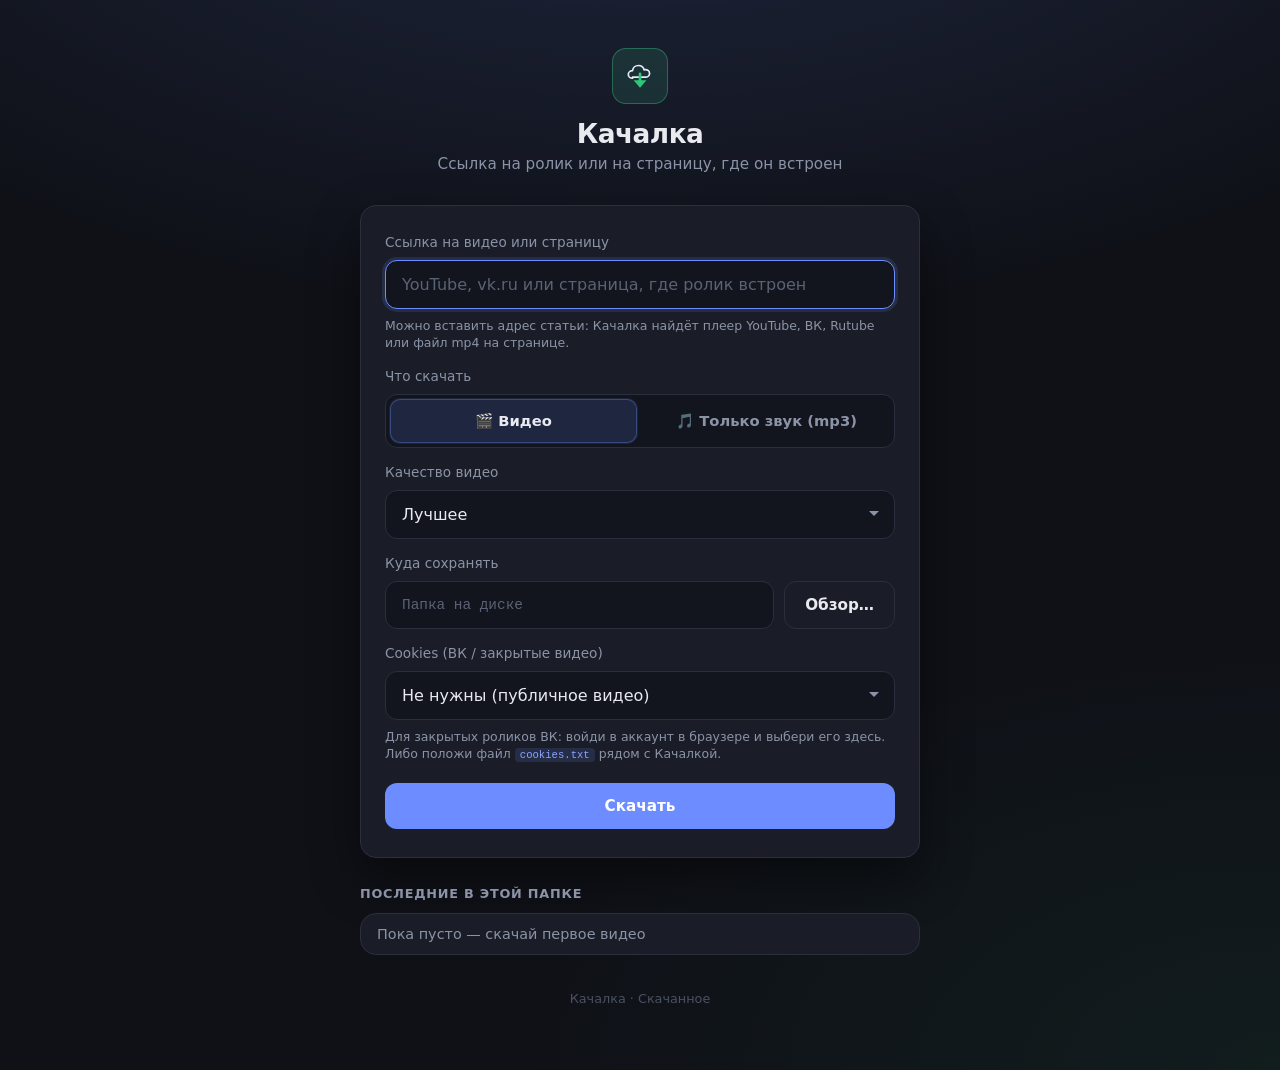
==== static/index.html @ 69d1b71d "release: v1.2.0 — скачивание роликов, встроенных в страницу Страницу со встроенным плеером можно вст" ====
<!DOCTYPE html>
<html lang="ru">
<head>
  <meta charset="UTF-8" />
  <meta name="viewport" content="width=device-width, initial-scale=1" />
  <title>Качалка — скачиватель видео</title>
  <style>
    :root {
      --bg: #0f1117;
      --bg-card: #1a1d27;
      --bg-input: #12151e;
      --border: #2a2f3d;
      --text: #e8eaef;
      --muted: #8b93a7;
      --accent: #6c8cff;
      --accent-hover: #8aa4ff;
      --accent-dim: rgba(108, 140, 255, 0.15);
      --ok: #3dd68c;
      --err: #ff6b7a;
      --warn: #f0c14b;
      --shadow: 0 20px 50px rgba(0, 0, 0, 0.45);
      --radius: 16px;
    }

    * { box-sizing: border-box; margin: 0; padding: 0; }

    body {
      min-height: 100vh;
      font-family: "Segoe UI", system-ui, -apple-system, sans-serif;
      background:
        radial-gradient(ellipse 80% 50% at 50% -20%, rgba(108, 140, 255, 0.18), transparent),
        radial-gradient(ellipse 60% 40% at 100% 100%, rgba(61, 214, 140, 0.06), transparent),
        var(--bg);
      color: var(--text);
      display: flex;
      flex-direction: column;
      align-items: center;
      padding: 48px 20px 64px;
    }

    .wrap {
      width: 100%;
      max-width: 560px;
    }

    header {
      text-align: center;
      margin-bottom: 32px;
    }

    .logo {
      display: inline-flex;
      align-items: center;
      justify-content: center;
      width: 56px;
      height: 56px;
      border-radius: 14px;
      background: rgba(61, 214, 140, 0.12);
      border: 1px solid rgba(61, 214, 140, 0.35);
      margin-bottom: 14px;
    }

    .logo svg {
      width: 34px;
      height: 34px;
      display: block;
    }

    h1 {
      font-size: 1.65rem;
      font-weight: 700;
      letter-spacing: -0.02em;
    }

    .subtitle {
      color: var(--muted);
      margin-top: 6px;
      font-size: 0.95rem;
    }

    .card {
      background: var(--bg-card);
      border: 1px solid var(--border);
      border-radius: var(--radius);
      box-shadow: var(--shadow);
      padding: 28px 24px;
    }

    .field {
      margin-bottom: 16px;
    }

    .field:last-child { margin-bottom: 0; }

    .field-label {
      display: block;
      font-size: 0.85rem;
      color: var(--muted);
      margin-bottom: 10px;
    }

    .field-hint {
      margin-top: 8px;
      font-size: 0.78rem;
      line-height: 1.4;
      color: var(--muted);
    }

    .field-hint code {
      font-size: 0.85em;
      color: var(--accent-hover);
      background: var(--accent-dim);
      padding: 1px 5px;
      border-radius: 4px;
    }

    .row {
      display: flex;
      gap: 10px;
    }

    input[type="url"],
    input[type="text"],
    select {
      flex: 1;
      min-width: 0;
      width: 100%;
      background: var(--bg-input);
      border: 1px solid var(--border);
      color: var(--text);
      border-radius: 12px;
      padding: 14px 16px;
      font-size: 1rem;
      outline: none;
      transition: border-color 0.15s, box-shadow 0.15s;
      font-family: inherit;
    }

    select {
      cursor: pointer;
      appearance: none;
      background-image: url("data:image/svg+xml,%3Csvg xmlns='http://www.w3.org/2000/svg' width='12' height='8' viewBox='0 0 12 8'%3E%3Cpath fill='%238b93a7' d='M1 1l5 5 5-5'/%3E%3C/svg%3E");
      background-repeat: no-repeat;
      background-position: right 14px center;
      padding-right: 36px;
    }

    select:disabled {
      opacity: 0.45;
      cursor: not-allowed;
    }

    select option {
      background: var(--bg-card);
      color: var(--text);
    }

    input:focus,
    select:focus {
      border-color: var(--accent);
      box-shadow: 0 0 0 3px var(--accent-dim);
    }

    input::placeholder { color: #5a6275; }

    #folder {
      font-size: 0.9rem;
      font-family: Consolas, "Cascadia Mono", monospace;
    }

    button {
      font-family: inherit;
      font-size: 0.95rem;
      font-weight: 600;
      border: none;
      border-radius: 12px;
      cursor: pointer;
      padding: 14px 20px;
      transition: background 0.15s, transform 0.1s, opacity 0.15s;
    }

    button:active { transform: scale(0.98); }
    button:disabled {
      opacity: 0.55;
      cursor: not-allowed;
      transform: none;
    }

    .btn-primary {
      background: var(--accent);
      color: #fff;
      white-space: nowrap;
    }
    .btn-primary:hover:not(:disabled) { background: var(--accent-hover); }

    .btn-secondary {
      background: transparent;
      color: var(--text);
      border: 1px solid var(--border);
      white-space: nowrap;
    }
    .btn-secondary:hover:not(:disabled) {
      background: rgba(255, 255, 255, 0.04);
      border-color: #3d4458;
    }

    .btn-ghost {
      background: var(--accent-dim);
      color: var(--accent);
      border: 1px solid rgba(108, 140, 255, 0.3);
    }
    .btn-ghost:hover:not(:disabled) {
      background: rgba(108, 140, 255, 0.25);
    }

    .btn-block {
      width: 100%;
      margin-top: 4px;
    }

    /* Переключатель Видео / Звук */
    .mode-toggle {
      display: grid;
      grid-template-columns: 1fr 1fr;
      gap: 6px;
      padding: 4px;
      background: var(--bg-input);
      border: 1px solid var(--border);
      border-radius: 12px;
    }

    .mode-toggle button {
      padding: 12px 10px;
      border-radius: 10px;
      background: transparent;
      color: var(--muted);
      font-weight: 600;
      font-size: 0.92rem;
      border: 1px solid transparent;
    }

    .mode-toggle button:hover:not(:disabled) {
      color: var(--text);
      background: rgba(255, 255, 255, 0.03);
    }

    .mode-toggle button.active {
      background: var(--accent-dim);
      color: var(--text);
      border-color: rgba(108, 140, 255, 0.35);
      box-shadow: 0 0 0 1px rgba(108, 140, 255, 0.12);
    }

    .actions {
      display: flex;
      flex-wrap: wrap;
      gap: 10px;
      margin-top: 18px;
    }

    /* Progress */
    .progress-block { margin-top: 8px; }

    .progress-meta {
      display: flex;
      justify-content: space-between;
      align-items: baseline;
      gap: 12px;
      margin-bottom: 10px;
      font-size: 0.9rem;
    }

    .progress-meta .pct {
      font-weight: 700;
      font-size: 1.25rem;
      color: var(--accent);
      font-variant-numeric: tabular-nums;
    }

    .progress-meta .detail {
      color: var(--muted);
      text-align: right;
      font-variant-numeric: tabular-nums;
    }

    .bar {
      height: 10px;
      background: var(--bg-input);
      border-radius: 999px;
      overflow: hidden;
      border: 1px solid var(--border);
    }

    .bar > i {
      display: block;
      height: 100%;
      width: 0%;
      background: linear-gradient(90deg, #4d6fff, #8aa4ff);
      border-radius: 999px;
      transition: width 0.35s ease;
    }

    .status-line {
      margin-top: 12px;
      color: var(--muted);
      font-size: 0.9rem;
      word-break: break-word;
    }

    .title-done {
      font-size: 1.1rem;
      font-weight: 600;
      line-height: 1.35;
      margin-bottom: 4px;
      word-break: break-word;
    }

    .file-done {
      color: var(--muted);
      font-size: 0.85rem;
      margin-bottom: 4px;
      word-break: break-all;
    }

    .badge-ok {
      display: inline-flex;
      align-items: center;
      gap: 6px;
      color: var(--ok);
      font-size: 0.85rem;
      font-weight: 600;
      margin-bottom: 12px;
    }

    .error-box {
      margin-top: 14px;
      padding: 12px 14px;
      border-radius: 12px;
      background: rgba(255, 107, 122, 0.1);
      border: 1px solid rgba(255, 107, 122, 0.35);
      color: var(--err);
      font-size: 0.92rem;
      line-height: 1.4;
    }

    .warn-box {
      margin-top: 12px;
      padding: 10px 12px;
      border-radius: 12px;
      background: rgba(240, 193, 75, 0.1);
      border: 1px solid rgba(240, 193, 75, 0.35);
      color: var(--warn);
      font-size: 0.88rem;
      line-height: 1.4;
    }

    /* History */
    .history {
      margin-top: 28px;
    }

    .history h2 {
      font-size: 0.8rem;
      text-transform: uppercase;
      letter-spacing: 0.06em;
      color: var(--muted);
      margin-bottom: 12px;
      font-weight: 600;
    }

    .history-list {
      list-style: none;
      background: var(--bg-card);
      border: 1px solid var(--border);
      border-radius: var(--radius);
      overflow: hidden;
    }

    .history-list li {
      display: flex;
      justify-content: space-between;
      align-items: center;
      gap: 12px;
      padding: 12px 16px;
      border-bottom: 1px solid var(--border);
      font-size: 0.9rem;
    }

    .history-list li:last-child { border-bottom: none; }

    .history-list .name {
      overflow: hidden;
      text-overflow: ellipsis;
      white-space: nowrap;
      min-width: 0;
    }

    .history-list .size {
      color: var(--muted);
      flex-shrink: 0;
      font-variant-numeric: tabular-nums;
      font-size: 0.85rem;
    }

    .history-empty {
      color: var(--muted);
      font-size: 0.9rem;
      padding: 16px;
      text-align: center;
    }

    .embed-list {
      display: flex;
      flex-direction: column;
      gap: 8px;
    }

    button.embed-item {
      display: flex;
      flex-direction: column;
      align-items: stretch;
      gap: 2px;
      width: 100%;
      text-align: left;
      padding: 10px 12px;
      border-radius: 12px;
      background: var(--bg-input);
      color: var(--text);
      border: 1px solid var(--border);
      font-weight: 500;
    }

    button.embed-item:hover:not(:disabled) {
      border-color: #3d4458;
    }

    button.embed-item.selected {
      border-color: rgba(108, 140, 255, 0.55);
      background: var(--accent-dim);
    }

    .embed-title {
      font-size: 0.92rem;
      line-height: 1.35;
      word-break: break-word;
    }

    .embed-url {
      color: var(--muted);
      font-size: 0.75rem;
      font-weight: 400;
      line-height: 1.35;
      word-break: break-all;
    }

    .hidden { display: none !important; }

    footer {
      margin-top: 36px;
      text-align: center;
      color: #4a5163;
      font-size: 0.8rem;
      word-break: break-all;
      padding: 0 8px;
    }
  </style>
</head>
<body>
  <div class="wrap">
    <header>
      <div class="logo" aria-hidden="true">
        <svg viewBox="0 0 64 64" fill="none" xmlns="http://www.w3.org/2000/svg">
          <!-- контур облака -->
          <path
            d="M18 36c-4.4 0-8-3.1-8-7s3.6-7 8-7c.6-5.5 5.3-9.8 11-9.8 5.2 0 9.5 3.5 10.7 8.2.7-.2 1.5-.3 2.3-.3 4.4 0 8 3.1 8 7s-3.6 7-8 7H18z"
            stroke="#e6ebf5"
            stroke-width="3.2"
            stroke-linejoin="round"
          />
          <!-- зелёная стрелка вниз -->
          <path d="M32 28v14" stroke="#2dc878" stroke-width="5" stroke-linecap="round"/>
          <path d="M20 40 L32 54 L44 40 Z" fill="#2dc878"/>
        </svg>
      </div>
      <h1>Качалка</h1>
      <p class="subtitle">Ссылка на ролик или на страницу, где он встроен</p>
    </header>

    <div class="card">
      <!-- Форма ввода -->
      <div id="panel-form">
        <div class="field">
          <label class="field-label" for="url">Ссылка на видео или страницу</label>
          <input
            id="url"
            type="url"
            placeholder="YouTube, vk.ru или страница, где ролик встроен"
            autocomplete="off"
            spellcheck="false"
          />
          <p class="field-hint">
            Можно вставить адрес статьи: Качалка найдёт плеер YouTube, ВК, Rutube или файл mp4 на странице.
          </p>
        </div>

        <div class="field hidden" id="field-embeds">
          <span class="field-label">Какой ролик скачать</span>
          <div class="embed-list" id="embed-list" role="listbox" aria-label="Ролики на странице"></div>
        </div>

        <div class="field">
          <span class="field-label">Что скачать</span>
          <div class="mode-toggle" role="group" aria-label="Режим скачивания">
            <button type="button" class="active" id="mode-video" data-mode="video">
              🎬 Видео
            </button>
            <button type="button" id="mode-audio" data-mode="audio">
              🎵 Только звук (mp3)
            </button>
          </div>
        </div>

        <div class="field" id="field-quality">
          <label class="field-label" for="quality">Качество видео</label>
          <select id="quality" aria-label="Качество видео">
            <option value="best" selected>Лучшее</option>
            <option value="720">До 720p (меньше весит)</option>
            <option value="480">До 480p (совсем лёгкое)</option>
          </select>
        </div>

        <div class="field">
          <label class="field-label" for="folder">Куда сохранять</label>
          <div class="row">
            <input
              id="folder"
              type="text"
              placeholder="Папка на диске"
              autocomplete="off"
              spellcheck="false"
            />
            <button type="button" class="btn-secondary" id="btn-browse" title="Выбрать папку">
              Обзор…
            </button>
          </div>
        </div>

        <div class="field">
          <label class="field-label" for="cookies-browser">
            Cookies (ВК / закрытые видео)
          </label>
          <select id="cookies-browser" aria-label="Cookies браузера">
            <option value="" selected>Не нужны (публичное видео)</option>
            <option value="edge">Войти через Edge</option>
            <option value="chrome">Войти через Chrome</option>
            <option value="firefox">Войти через Firefox</option>
            <option value="opera">Войти через Opera</option>
            <option value="brave">Войти через Brave</option>
          </select>
          <p class="field-hint" id="cookies-hint">
            Для закрытых роликов ВК: войди в аккаунт в браузере и выбери его здесь.
            Либо положи файл <code>cookies.txt</code> рядом с Качалкой.
          </p>
        </div>

        <button type="button" class="btn-primary btn-block" id="btn-download">Скачать</button>
        <div id="form-error" class="error-box hidden"></div>
        <div id="form-warn" class="warn-box hidden"></div>
      </div>

      <!-- Прогресс -->
      <div id="panel-progress" class="progress-block hidden">
        <div class="progress-meta">
          <span class="pct" id="pct">0%</span>
          <span class="detail" id="detail"></span>
        </div>
        <div class="bar"><i id="bar-fill"></i></div>
        <p class="status-line" id="status-line">Скачиваю…</p>
        <div id="progress-warn" class="warn-box hidden"></div>
      </div>

      <!-- Готово -->
      <div id="panel-done" class="hidden">
        <div class="badge-ok">✓ Готово</div>
        <div class="title-done" id="done-title"></div>
        <div class="file-done" id="done-file"></div>
        <div class="file-done" id="done-folder"></div>
        <div id="done-warn" class="warn-box hidden"></div>
        <div class="actions">
          <button type="button" class="btn-ghost" id="btn-folder">Открыть папку</button>
          <button type="button" class="btn-secondary" id="btn-again">Скачать ещё</button>
        </div>
      </div>

      <!-- Ошибка во время скачивания -->
      <div id="panel-error" class="hidden">
        <div id="dl-error" class="error-box"></div>
        <div class="actions">
          <button type="button" class="btn-secondary" id="btn-retry">Попробовать снова</button>
        </div>
      </div>
    </div>

    <section class="history">
      <h2>Последние в этой папке</h2>
      <ul class="history-list" id="history-list">
        <li class="history-empty">Пока пусто — скачай первое видео</li>
      </ul>
    </section>

    <footer id="footer">Качалка · локально на этом ПК</footer>
  </div>

  <script>
    const $ = (id) => document.getElementById(id);
    const FOLDER_KEY = "kachalka_folder";
    const MODE_KEY = "kachalka_mode";
    const QUALITY_KEY = "kachalka_quality";
    const COOKIES_KEY = "kachalka_cookies_browser";

    const panelForm = $("panel-form");
    const panelProgress = $("panel-progress");
    const panelDone = $("panel-done");
    const panelError = $("panel-error");
    const formError = $("form-error");
    const formWarn = $("form-warn");
    const progressWarn = $("progress-warn");
    const doneWarn = $("done-warn");
    const urlInput = $("url");
    const folderInput = $("folder");
    const qualitySelect = $("quality");
    const fieldQuality = $("field-quality");
    const cookiesSelect = $("cookies-browser");
    const cookiesHint = $("cookies-hint");
    const btnDownload = $("btn-download");
    const btnBrowse = $("btn-browse");
    const modeVideo = $("mode-video");
    const modeAudio = $("mode-audio");
    const pctEl = $("pct");
    const detailEl = $("detail");
    const barFill = $("bar-fill");
    const statusLine = $("status-line");
    const doneTitle = $("done-title");
    const doneFile = $("done-file");
    const doneFolder = $("done-folder");
    const dlError = $("dl-error");
    const historyList = $("history-list");
    const footer = $("footer");

    let pollTimer = null;
    let defaultFolder = "";
    let lastOutDir = "";
    let currentMode = "video";
    let pickedUrl = "";
    let pickedPage = "";
    let downloadBusy = false;
    let activeEmbedHint = "";

    function currentQuality() {
      const q = (qualitySelect.value || "best").toLowerCase();
      if (q === "720" || q === "480") return q;
      return "best";
    }

    function currentCookiesBrowser() {
      return (cookiesSelect && cookiesSelect.value) || "";
    }

    function setMode(mode) {
      currentMode = mode === "audio" ? "audio" : "video";
      modeVideo.classList.toggle("active", currentMode === "video");
      modeAudio.classList.toggle("active", currentMode === "audio");
      const videoMode = currentMode === "video";
      fieldQuality.style.opacity = videoMode ? "1" : "0.55";
      qualitySelect.disabled = !videoMode;
      try {
        localStorage.setItem(MODE_KEY, currentMode);
      } catch (_) {}
    }

    function showOnly(panel) {
      panelForm.classList.toggle("hidden", panel !== "form");
      panelProgress.classList.toggle("hidden", panel !== "progress");
      panelDone.classList.toggle("hidden", panel !== "done");
      panelError.classList.toggle("hidden", panel !== "error");
      formError.classList.add("hidden");
    }

    function stopPoll() {
      if (pollTimer) {
        clearInterval(pollTimer);
        pollTimer = null;
      }
    }

    function currentFolder() {
      return folderInput.value.trim();
    }

    function saveFolderLocal(path) {
      if (path) {
        try {
          localStorage.setItem(FOLDER_KEY, path);
        } catch (_) {}
      }
    }

    function setWarn(el, text) {
      if (text) {
        el.textContent = text;
        el.classList.remove("hidden");
      } else {
        el.textContent = "";
        el.classList.add("hidden");
      }
    }

    function updateFooter(path) {
      const p = path || currentFolder() || "Скачанное";
      footer.textContent = "Качалка · " + p;
    }

    async function loadHistory() {
      try {
        const folder = currentFolder();
        const q = folder ? "?folder=" + encodeURIComponent(folder) : "";
        const res = await fetch("/api/history" + q);
        const data = await res.json();
        const files = data.files || [];
        if (!files.length) {
          historyList.innerHTML =
            '<li class="history-empty">Пока пусто — скачай первое видео</li>';
          return;
        }
        historyList.innerHTML = files
          .map(
            (f) =>
              `<li><span class="name" title="${escapeAttr(f.name)}">${escapeHtml(
                f.name
              )}</span><span class="size">${escapeHtml(f.size)}</span></li>`
          )
          .join("");
      } catch (_) {
        /* ignore */
      }
    }

    function escapeHtml(s) {
      return String(s)
        .replace(/&/g, "&amp;")
        .replace(/</g, "&lt;")
        .replace(/>/g, "&gt;")
        .replace(/"/g, "&quot;");
    }

    function escapeAttr(s) {
      return escapeHtml(s).replace(/'/g, "&#39;");
    }

    function applyStatus(s) {
      if (s.out_dir) {
        lastOutDir = s.out_dir;
      }
      if (s.status === "downloading") {
        showOnly("progress");
        const p = Number(s.percent) || 0;
        pctEl.textContent = p.toFixed(p % 1 ? 1 : 0) + "%";
        barFill.style.width = Math.min(100, p) + "%";
        const parts = [];
        if (s.size) parts.push(s.size);
        if (s.speed) parts.push(s.speed);
        detailEl.textContent = parts.join(" · ");
        let modeHint = "";
        if (s.mode === "audio") modeHint = " (mp3)";
        else if (s.quality === "720") modeHint = " (до 720p)";
        else if (s.quality === "480") modeHint = " (до 480p)";
        statusLine.textContent = s.title
          ? "Скачиваю" + modeHint + ": " + s.title
          : "Скачиваю" + modeHint + "…";
        const hintParts = [];
        if (activeEmbedHint) hintParts.push(activeEmbedHint);
        if (s.warning) hintParts.push(s.warning);
        setWarn(progressWarn, hintParts.join(" "));
        if (s.out_dir) updateFooter(s.out_dir);
      } else if (s.status === "done") {
        stopPoll();
        showOnly("done");
        doneTitle.textContent =
          s.title || (s.mode === "audio" ? "Аудио" : "Видео");
        doneFile.textContent = s.filename
          ? s.filename + (s.size ? " · " + s.size : "")
          : s.size || "";
        doneFolder.textContent = s.out_dir ? "Папка: " + s.out_dir : "";
        setWarn(doneWarn, s.warning || "");
        if (s.out_dir) {
          folderInput.value = s.out_dir;
          saveFolderLocal(s.out_dir);
          updateFooter(s.out_dir);
        }
        loadHistory();
      } else if (s.status === "error") {
        stopPoll();
        showOnly("error");
        dlError.textContent = s.error || "Не получилось скачать";
      } else if (s.status === "idle") {
        stopPoll();
        showOnly("form");
      }
    }

    async function pollStatus() {
      try {
        const res = await fetch("/api/status");
        const s = await res.json();
        applyStatus(s);
      } catch (_) {
        /* сервер мог быть занят — попробуем в следующий тик */
      }
    }

    function startPoll() {
      stopPoll();
      pollStatus();
      pollTimer = setInterval(pollStatus, 1000);
    }

    function clearEmbeds() {
      pickedUrl = "";
      pickedPage = "";
      $("embed-list").innerHTML = "";
      $("field-embeds").classList.add("hidden");
      btnDownload.textContent = "Скачать";
    }

    function showEmbeds(pageUrl, videos) {
      pickedPage = pageUrl;
      const list = $("embed-list");
      list.innerHTML = "";
      videos.forEach((video, index) => {
        const button = document.createElement("button");
        button.type = "button";
        button.className = "embed-item" + (index === 0 ? " selected" : "");
        button.setAttribute("role", "option");
        button.setAttribute("aria-selected", index === 0 ? "true" : "false");
        const title = document.createElement("span");
        title.className = "embed-title";
        title.textContent = video.title || "Видео";
        const address = document.createElement("span");
        address.className = "embed-url";
        address.textContent = video.url;
        button.appendChild(title);
        button.appendChild(address);
        button.addEventListener("click", () => {
          pickedUrl = video.url;
          list.querySelectorAll(".embed-item").forEach((el) => {
            el.classList.remove("selected");
            el.setAttribute("aria-selected", "false");
          });
          button.classList.add("selected");
          button.setAttribute("aria-selected", "true");
        });
        list.appendChild(button);
      });
      pickedUrl = videos[0].url;
      $("field-embeds").classList.remove("hidden");
      btnDownload.textContent = "Скачать выбранное";
      setWarn(formWarn, "На странице несколько роликов — выбери, какой скачать.");
    }

    async function resolveTarget(url) {
      if (pickedUrl && pickedPage === url) {
        return { url: pickedUrl, hint: "" };
      }
      clearEmbeds();
      btnDownload.textContent = "Ищу видео…";
      const res = await fetch("/api/inspect", {
        method: "POST",
        headers: { "Content-Type": "application/json" },
        body: JSON.stringify({ url }),
      });
      const info = await res.json();
      if (!info.ok) {
        const error = new Error(info.error || "Не удалось открыть страницу");
        error.userMessage = error.message;
        throw error;
      }
      const videos = info.videos || [];
      if (info.mode === "embeds" && videos.length > 1) {
        showEmbeds(url, videos);
        return null;
      }
      if (info.mode === "embeds" && videos.length === 1) {
        const title = videos[0].title || "видео";
        return {
          url: videos[0].url,
          hint: "На странице нашёл встроенное видео «" + title + "». Качаю его.",
        };
      }
      if (info.scanned) {
        return {
          url,
          hint: "Встроенного плеера не нашёл — пробую скачать саму ссылку.",
        };
      }
      return { url, hint: "" };
    }

    async function startDownload() {
      if (downloadBusy) return;
      const url = urlInput.value.trim();
      formError.classList.add("hidden");
      setWarn(formWarn, "");

      if (!url) {
        formError.textContent = "Вставь ссылку на видео или на страницу";
        formError.classList.remove("hidden");
        urlInput.focus();
        return;
      }

      const folder = currentFolder();
      downloadBusy = true;
      btnDownload.disabled = true;
      btnBrowse.disabled = true;
      modeVideo.disabled = true;
      modeAudio.disabled = true;
      qualitySelect.disabled = true;
      if (cookiesSelect) cookiesSelect.disabled = true;
      let embedHint = "";
      try {
        const target = await resolveTarget(url);
        if (!target) return;
        embedHint = target.hint || "";
        const res = await fetch("/api/download", {
          method: "POST",
          headers: { "Content-Type": "application/json" },
          body: JSON.stringify({
            url: target.url,
            folder: folder || null,
            mode: currentMode,
            quality: currentMode === "video" ? currentQuality() : "best",
            cookies_browser: currentCookiesBrowser() || null,
          }),
        });
        const data = await res.json();
        if (!data.ok) {
          formError.textContent = data.error || "Не удалось начать скачивание";
          formError.classList.remove("hidden");
          return;
        }
        if (data.out_dir) {
          folderInput.value = data.out_dir;
          lastOutDir = data.out_dir;
          saveFolderLocal(data.out_dir);
          updateFooter(data.out_dir);
        }
        activeEmbedHint = embedHint || "";
        const hints = [];
        if (embedHint) hints.push(embedHint);
        if (data.warning) hints.push(data.warning);
        setWarn(progressWarn, hints.join(" "));
        showOnly("progress");
        pctEl.textContent = "0%";
        barFill.style.width = "0%";
        detailEl.textContent = "";
        let startHint = "Скачиваю…";
        if (currentMode === "audio") startHint = "Скачиваю (mp3)…";
        else if (currentQuality() === "720") startHint = "Скачиваю (до 720p)…";
        else if (currentQuality() === "480") startHint = "Скачиваю (до 480p)…";
        statusLine.textContent = startHint;
        startPoll();
      } catch (err) {
        formError.textContent =
          (err && err.userMessage) || "Нет связи с сервером — перезапусти start.bat";
        formError.classList.remove("hidden");
      } finally {
        downloadBusy = false;
        btnDownload.disabled = false;
        btnBrowse.disabled = false;
        modeVideo.disabled = false;
        modeAudio.disabled = false;
        qualitySelect.disabled = currentMode !== "video";
        if (cookiesSelect) cookiesSelect.disabled = false;
        if ($("field-embeds").classList.contains("hidden")) {
          btnDownload.textContent = "Скачать";
        }
      }
    }

    async function browseFolder() {
      formError.classList.add("hidden");
      setWarn(formWarn, "Открой окно выбора папки (может быть за другими окнами)…");
      btnBrowse.disabled = true;
      btnBrowse.textContent = "Жди…";
      try {
        const res = await fetch("/api/browse-folder", {
          method: "POST",
          headers: { "Content-Type": "application/json" },
          body: JSON.stringify({ folder: currentFolder() || null }),
        });
        const data = await res.json();
        setWarn(formWarn, "");
        if (data.ok && data.folder) {
          folderInput.value = data.folder;
          saveFolderLocal(data.folder);
          updateFooter(data.folder);
          loadHistory();
        } else if (data.cancelled) {
          /* пользователь закрыл диалог — ничего не делаем */
        } else if (data.error) {
          formError.textContent = data.error;
          formError.classList.remove("hidden");
        }
      } catch (_) {
        setWarn(formWarn, "");
        formError.textContent = "Не удалось открыть выбор папки — впиши путь вручную";
        formError.classList.remove("hidden");
      } finally {
        btnBrowse.disabled = false;
        btnBrowse.textContent = "Обзор…";
      }
    }

    async function resetAndForm() {
      try {
        await fetch("/api/reset", { method: "POST" });
      } catch (_) {}
      showOnly("form");
      urlInput.value = "";
      activeEmbedHint = "";
      clearEmbeds();
      setWarn(formWarn, "");
      setWarn(progressWarn, "");
      setWarn(doneWarn, "");
      urlInput.focus();
    }

    $("btn-download").addEventListener("click", startDownload);
    modeVideo.addEventListener("click", () => setMode("video"));
    modeAudio.addEventListener("click", () => setMode("audio"));
    qualitySelect.addEventListener("change", () => {
      try {
        localStorage.setItem(QUALITY_KEY, currentQuality());
      } catch (_) {}
    });
    if (cookiesSelect) {
      cookiesSelect.addEventListener("change", () => {
        try {
          localStorage.setItem(COOKIES_KEY, currentCookiesBrowser());
        } catch (_) {}
      });
    }
    urlInput.addEventListener("input", () => {
      if (pickedPage && urlInput.value.trim() !== pickedPage) clearEmbeds();
    });
    urlInput.addEventListener("keydown", (e) => {
      if (e.key === "Enter") startDownload();
    });
    folderInput.addEventListener("keydown", (e) => {
      if (e.key === "Enter") startDownload();
    });
    folderInput.addEventListener("change", () => {
      saveFolderLocal(currentFolder());
      updateFooter(currentFolder());
      loadHistory();
    });

    btnBrowse.addEventListener("click", browseFolder);

    $("btn-folder").addEventListener("click", async () => {
      try {
        await fetch("/api/open-folder", {
          method: "POST",
          headers: { "Content-Type": "application/json" },
          body: JSON.stringify({
            folder: lastOutDir || currentFolder() || null,
          }),
        });
      } catch (_) {}
    });

    $("btn-again").addEventListener("click", resetAndForm);
    $("btn-retry").addEventListener("click", resetAndForm);

    // При открытии
    (async () => {
      let cookiesFileName = "";
      try {
        const res = await fetch("/api/config");
        const cfg = await res.json();
        defaultFolder = cfg.default_folder || "";
        cookiesFileName = cfg.cookies_file_name || "";
      } catch (_) {
        defaultFolder = "";
      }

      let saved = "";
      let savedMode = "video";
      let savedQuality = "best";
      let savedCookies = "";
      try {
        saved = localStorage.getItem(FOLDER_KEY) || "";
        savedMode = localStorage.getItem(MODE_KEY) || "video";
        savedQuality = localStorage.getItem(QUALITY_KEY) || "best";
        savedCookies = localStorage.getItem(COOKIES_KEY) || "";
      } catch (_) {}
      folderInput.value = saved || defaultFolder;
      lastOutDir = folderInput.value;
      if (["best", "720", "480"].includes(savedQuality)) {
        qualitySelect.value = savedQuality;
      } else {
        qualitySelect.value = "best";
      }
      if (cookiesSelect) {
        const ok = ["", "edge", "chrome", "firefox", "opera", "brave", "chromium"];
        cookiesSelect.value = ok.includes(savedCookies) ? savedCookies : "";
      }
      if (cookiesHint && cookiesFileName) {
        cookiesHint.innerHTML =
          "Найден файл <code>" +
          cookiesFileName +
          "</code> — он будет использован для входа автоматически.";
      }
      setMode(savedMode);
      updateFooter(folderInput.value);

      await loadHistory();
      try {
        const res = await fetch("/api/status");
        const s = await res.json();
        if (s.status === "downloading") {
          applyStatus(s);
          startPoll();
        } else if (s.status === "done" || s.status === "error") {
          applyStatus(s);
        }
      } catch (_) {}
      urlInput.focus();
    })();
  </script>
</body>
</html>
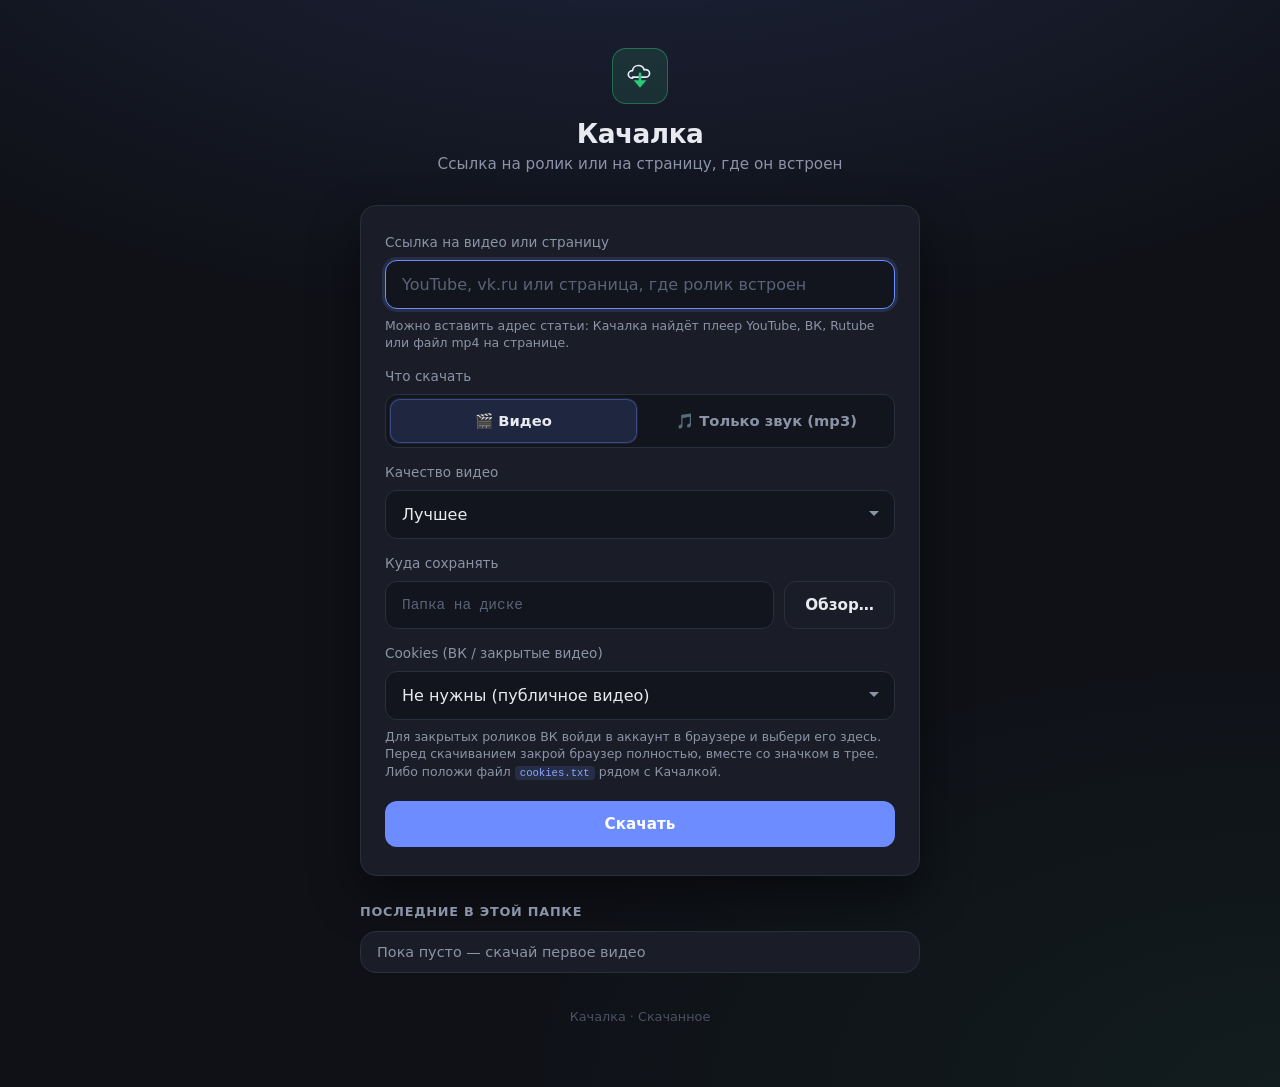
==== commit 19bce26d: "release: v1.3.2 — cookies Яндекс.Браузера для закрытых роликов ВК В списке не было Яндекс.Браузера, " ====
--- a/static/index.html
+++ b/static/index.html
@@ -551,6 +551,7 @@
           </label>
           <select id="cookies-browser" aria-label="Cookies браузера">
             <option value="" selected>Не нужны (публичное видео)</option>
+            <option value="yandex">Войти через Яндекс.Браузер</option>
             <option value="edge">Войти через Edge</option>
             <option value="chrome">Войти через Chrome</option>
             <option value="firefox">Войти через Firefox</option>
@@ -558,7 +559,8 @@
             <option value="brave">Войти через Brave</option>
           </select>
           <p class="field-hint" id="cookies-hint">
-            Для закрытых роликов ВК: войди в аккаунт в браузере и выбери его здесь.
+            Для закрытых роликов ВК войди в аккаунт в Яндекс.Браузере и выбери его здесь.
+            Перед скачиванием закрой браузер полностью, вместе со значком в трее.
             Либо положи файл <code>cookies.txt</code> рядом с Качалкой.
           </p>
         </div>
@@ -666,6 +668,32 @@
       return (cookiesSelect && cookiesSelect.value) || "";
     }
 
+    let cookiesFileName = "";
+
+    function updateCookiesHint() {
+      if (!cookiesHint) return;
+      if (cookiesFileName) {
+        cookiesHint.innerHTML =
+          "Найден файл <code>" +
+          cookiesFileName +
+          "</code> — он будет использован для входа автоматически.";
+        return;
+      }
+      const v = currentCookiesBrowser();
+      if (v === "chrome" || v === "edge") {
+        cookiesHint.textContent =
+          "Chrome и Edge не отдают cookies другим программам. Войди в ВК в Яндекс.Браузере и выбери его, либо положи cookies.txt рядом с Качалкой.";
+        return;
+      }
+      if (v === "yandex") {
+        cookiesHint.textContent =
+          "Войди в ВК в Яндекс.Браузере. Перед скачиванием закрой его полностью, вместе со значком в трее.";
+        return;
+      }
+      cookiesHint.innerHTML =
+        "Для закрытых роликов ВК войди в аккаунт в браузере и выбери его здесь. Перед скачиванием закрой браузер полностью, вместе со значком в трее. Либо положи файл <code>cookies.txt</code> рядом с Качалкой.";
+    }
+
     function setMode(mode) {
       currentMode = mode === "audio" ? "audio" : "video";
       modeVideo.classList.toggle("active", currentMode === "video");
@@ -774,14 +802,25 @@
         if (s.mode === "audio") modeHint = " (mp3)";
         else if (s.quality === "720") modeHint = " (до 720p)";
         else if (s.quality === "480") modeHint = " (до 480p)";
+        const queueCount = Number(s.queued) || 0;
         statusLine.textContent = s.title
           ? "Скачиваю" + modeHint + ": " + s.title
           : "Скачиваю" + modeHint + "…";
+        if (queueCount > 0) {
+          statusLine.textContent += " · ещё " + queueCount + " в очереди";
+        }
         const hintParts = [];
         if (activeEmbedHint) hintParts.push(activeEmbedHint);
         if (s.warning) hintParts.push(s.warning);
+        if (s.queue_note) hintParts.push(s.queue_note);
         setWarn(progressWarn, hintParts.join(" "));
         if (s.out_dir) updateFooter(s.out_dir);
+      } else if ((s.status === "done" || s.status === "error") && (Number(s.queued) || 0) > 0) {
+        showOnly("progress");
+        statusLine.textContent = s.status === "error"
+          ? "Этот ролик не скачался. В очереди ещё " + s.queued
+          : "В очереди ещё " + s.queued;
+        if (s.queue_note) setWarn(progressWarn, s.queue_note);
       } else if (s.status === "done") {
         stopPoll();
         showOnly("done");
@@ -791,7 +830,7 @@
           ? s.filename + (s.size ? " · " + s.size : "")
           : s.size || "";
         doneFolder.textContent = s.out_dir ? "Папка: " + s.out_dir : "";
-        setWarn(doneWarn, s.warning || "");
+        setWarn(doneWarn, [s.warning, s.queue_note].filter(Boolean).join(" "));
         if (s.out_dir) {
           folderInput.value = s.out_dir;
           saveFolderLocal(s.out_dir);
@@ -989,7 +1028,7 @@
 
     async function browseFolder() {
       formError.classList.add("hidden");
-      setWarn(formWarn, "Открой окно выбора папки (может быть за другими окнами)…");
+      setWarn(formWarn, "Выбери папку в открывшемся окне…");
       btnBrowse.disabled = true;
       btnBrowse.textContent = "Жди…";
       try {
@@ -1048,6 +1087,7 @@
         try {
           localStorage.setItem(COOKIES_KEY, currentCookiesBrowser());
         } catch (_) {}
+        updateCookiesHint();
       });
     }
     urlInput.addEventListener("input", () => {
@@ -1084,7 +1124,6 @@
 
     // При открытии
     (async () => {
-      let cookiesFileName = "";
       try {
         const res = await fetch("/api/config");
         const cfg = await res.json();
@@ -1092,6 +1131,7 @@
         cookiesFileName = cfg.cookies_file_name || "";
       } catch (_) {
         defaultFolder = "";
+        cookiesFileName = "";
       }
 
       let saved = "";
@@ -1112,15 +1152,10 @@
         qualitySelect.value = "best";
       }
       if (cookiesSelect) {
-        const ok = ["", "edge", "chrome", "firefox", "opera", "brave", "chromium"];
+        const ok = ["", "yandex", "edge", "chrome", "firefox", "opera", "brave", "chromium"];
         cookiesSelect.value = ok.includes(savedCookies) ? savedCookies : "";
       }
-      if (cookiesHint && cookiesFileName) {
-        cookiesHint.innerHTML =
-          "Найден файл <code>" +
-          cookiesFileName +
-          "</code> — он будет использован для входа автоматически.";
-      }
+      updateCookiesHint();
       setMode(savedMode);
       updateFooter(folderInput.value);
 
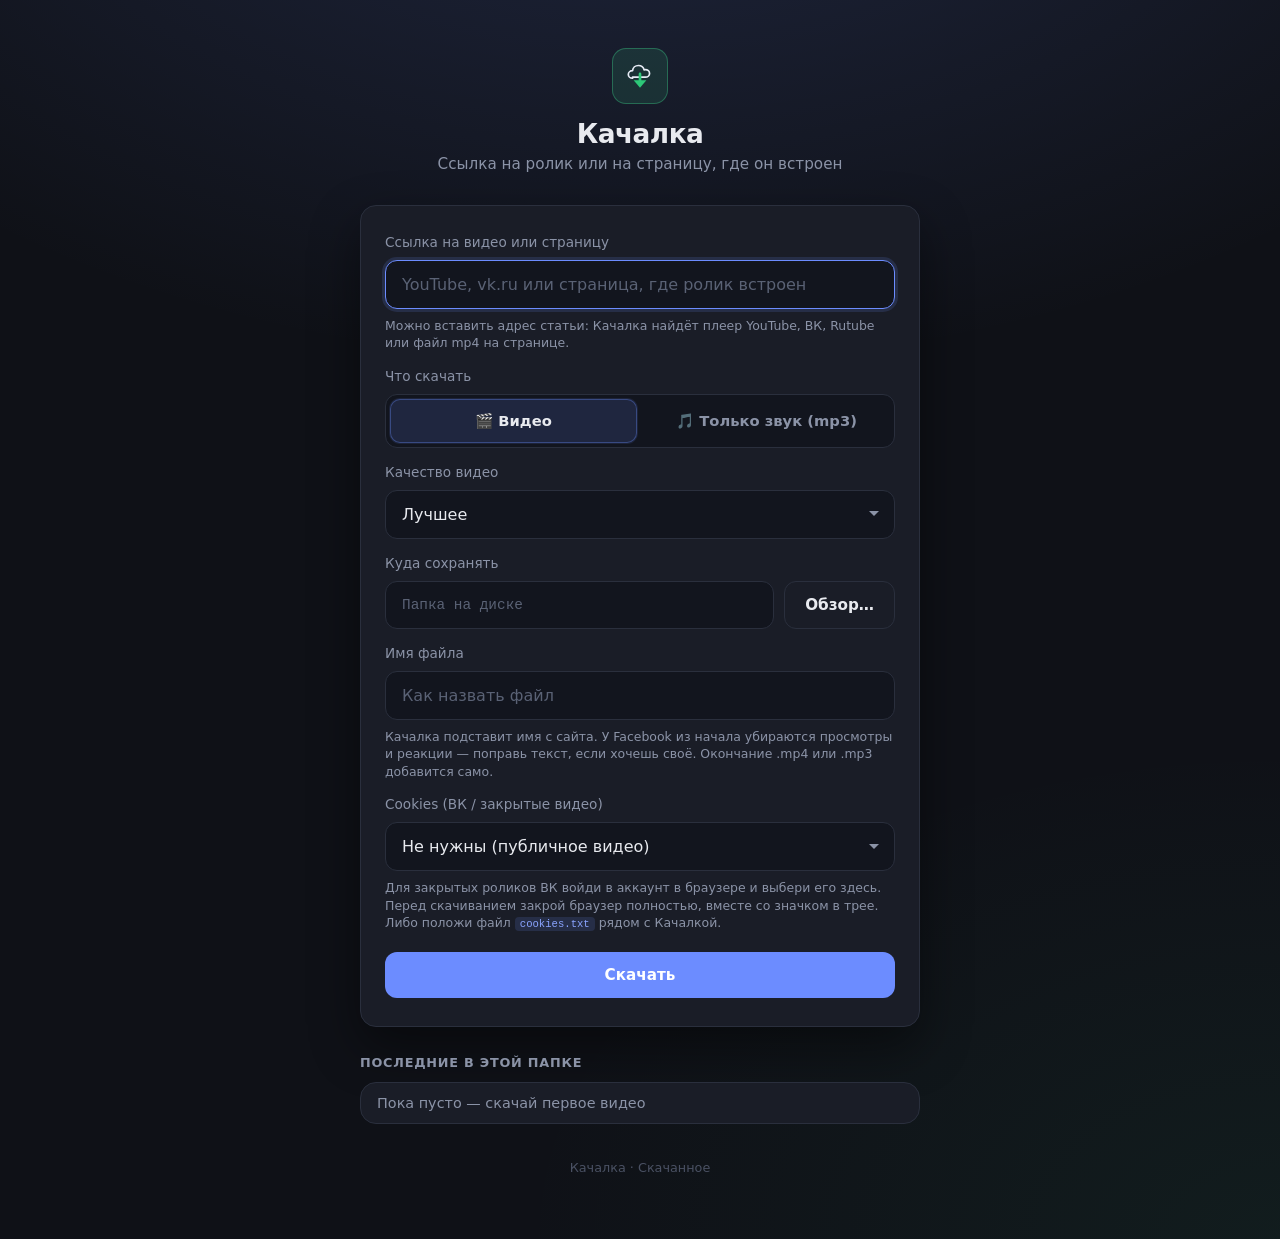
==== commit a1005ac3: "release: v1.3.3 — имя файла до скачивания До старта видно, как ролик будет называться, и имя можно п" ====
--- a/static/index.html
+++ b/static/index.html
@@ -546,6 +546,21 @@
         </div>
 
         <div class="field">
+          <label class="field-label" for="filename">Имя файла</label>
+          <input
+            id="filename"
+            type="text"
+            placeholder="Как назвать файл"
+            autocomplete="off"
+            spellcheck="false"
+          />
+          <p class="field-hint" id="filename-hint">
+            Качалка подставит имя с сайта. У Facebook из начала убираются просмотры и реакции —
+            поправь текст, если хочешь своё. Окончание .mp4 или .mp3 добавится само.
+          </p>
+        </div>
+
+        <div class="field">
           <label class="field-label" for="cookies-browser">
             Cookies (ВК / закрытые видео)
           </label>
@@ -630,6 +645,8 @@
     const doneWarn = $("done-warn");
     const urlInput = $("url");
     const folderInput = $("folder");
+    const filenameInput = $("filename");
+    const filenameHint = $("filename-hint");
     const qualitySelect = $("quality");
     const fieldQuality = $("field-quality");
     const cookiesSelect = $("cookies-browser");
@@ -657,6 +674,86 @@
     let pickedPage = "";
     let downloadBusy = false;
     let activeEmbedHint = "";
+    let suggestedName = "";
+    let nameDirty = false;
+    let lastPreviewUrl = "";
+    let previewState = "idle";
+    let previewToken = 0;
+    let previewTimer = null;
+    let previewAbort = null;
+    let previewTask = null;
+
+    const FILENAME_HINTS = {
+      idle:
+        "Качалка подставит имя с сайта. У Facebook из начала убираются просмотры и реакции — поправь текст, если хочешь своё. Окончание .mp4 или .mp3 добавится само.",
+      loading: "Смотрю, как ролик называется…",
+      ready: "Так файл будет называться. Поправь, если нужно. Окончание добавится само.",
+      miss: "Не увидела имя на сайте. Впиши своё или оставь пустым — возьму название при скачивании.",
+    };
+
+    function setFilenameHint(kind) {
+      if (!filenameHint) return;
+      filenameHint.textContent = FILENAME_HINTS[kind] || FILENAME_HINTS.idle;
+    }
+
+    function applySuggestedName(name) {
+      const clean = (name || "").trim();
+      if (!clean) return;
+      suggestedName = clean;
+      if (!nameDirty && filenameInput) {
+        filenameInput.value = clean;
+        setFilenameHint("ready");
+      }
+    }
+
+    function scheduleNamePreview(url) {
+      clearTimeout(previewTimer);
+      const target = (url || "").trim();
+      if (!/^https?:\/\//i.test(target)) return;
+      previewTimer = setTimeout(() => {
+        loadSuggestedName(target);
+      }, 700);
+    }
+
+    function loadSuggestedName(target) {
+      const token = ++previewToken;
+      if (previewAbort) previewAbort.abort();
+      const controller = new AbortController();
+      previewAbort = controller;
+      previewState = "loading";
+      if (!nameDirty) setFilenameHint("loading");
+      const task = (async () => {
+        try {
+          const res = await fetch("/api/preview-name", {
+            method: "POST",
+            headers: { "Content-Type": "application/json" },
+            body: JSON.stringify({
+              url: target,
+              cookies_browser: currentCookiesBrowser() || null,
+            }),
+            signal: controller.signal,
+          });
+          const data = await res.json();
+          if (token !== previewToken) return;
+          lastPreviewUrl = target;
+          if (data.ok && data.name) {
+            previewState = "ready";
+            applySuggestedName(data.name);
+          } else {
+            previewState = "miss";
+            if (!nameDirty) setFilenameHint("miss");
+          }
+        } catch (err) {
+          if (err && err.name === "AbortError") return;
+          if (token !== previewToken) return;
+          lastPreviewUrl = target;
+          previewState = "miss";
+          if (!nameDirty) setFilenameHint("miss");
+        }
+      })();
+      previewTask = task;
+      return task;
+    }
 
     function currentQuality() {
       const q = (qualitySelect.value || "best").toLowerCase();
@@ -897,10 +994,19 @@
           });
           button.classList.add("selected");
           button.setAttribute("aria-selected", "true");
+          if (!nameDirty) {
+            nameDirty = false;
+            applySuggestedName(video.title || "");
+            scheduleNamePreview(video.url);
+          }
         });
         list.appendChild(button);
       });
       pickedUrl = videos[0].url;
+      if (!nameDirty) {
+        applySuggestedName(videos[0].title || "");
+        scheduleNamePreview(videos[0].url);
+      }
       $("field-embeds").classList.remove("hidden");
       btnDownload.textContent = "Скачать выбранное";
       setWarn(formWarn, "На странице несколько роликов — выбери, какой скачать.");
@@ -908,7 +1014,7 @@
 
     async function resolveTarget(url) {
       if (pickedUrl && pickedPage === url) {
-        return { url: pickedUrl, hint: "" };
+        return { url: pickedUrl, title: "", hint: "" };
       }
       clearEmbeds();
       btnDownload.textContent = "Ищу видео…";
@@ -932,16 +1038,18 @@
         const title = videos[0].title || "видео";
         return {
           url: videos[0].url,
-          hint: "На странице нашёл встроенное видео «" + title + "». Качаю его.",
+          title,
+          hint: "На странице нашёл встроенное видео «" + title + "».",
         };
       }
       if (info.scanned) {
         return {
           url,
+          title: "",
           hint: "Встроенного плеера не нашёл — пробую скачать саму ссылку.",
         };
       }
-      return { url, hint: "" };
+      return { url, title: "", hint: "" };
     }
 
     async function startDownload() {
@@ -965,10 +1073,32 @@
       modeAudio.disabled = true;
       qualitySelect.disabled = true;
       if (cookiesSelect) cookiesSelect.disabled = true;
+      if (filenameInput) filenameInput.disabled = true;
       let embedHint = "";
       try {
         const target = await resolveTarget(url);
         if (!target) return;
+        if (
+          !nameDirty &&
+          target.title &&
+          filenameInput &&
+          !filenameInput.value.trim()
+        ) {
+          applySuggestedName(target.title);
+        }
+        if (!nameDirty && lastPreviewUrl !== target.url) {
+          setWarn(formWarn, "Смотрю, как ролик называется…");
+          await loadSuggestedName(target.url);
+          if (previewState === "ready" && filenameInput && filenameInput.value.trim()) {
+            if (filenameInput) filenameInput.disabled = false;
+            setWarn(
+              formWarn,
+              "Вот имя файла. Поправь его, если нужно, и снова нажми «Скачать»."
+            );
+            filenameInput.focus();
+            return;
+          }
+        }
         embedHint = target.hint || "";
         const res = await fetch("/api/download", {
           method: "POST",
@@ -976,6 +1106,7 @@
           body: JSON.stringify({
             url: target.url,
             folder: folder || null,
+            filename: (filenameInput && filenameInput.value.trim()) || null,
             mode: currentMode,
             quality: currentMode === "video" ? currentQuality() : "best",
             cookies_browser: currentCookiesBrowser() || null,
@@ -1020,6 +1151,7 @@
         modeAudio.disabled = false;
         qualitySelect.disabled = currentMode !== "video";
         if (cookiesSelect) cookiesSelect.disabled = false;
+        if (filenameInput) filenameInput.disabled = false;
         if ($("field-embeds").classList.contains("hidden")) {
           btnDownload.textContent = "Скачать";
         }
@@ -1066,6 +1198,12 @@
       } catch (_) {}
       showOnly("form");
       urlInput.value = "";
+      if (filenameInput) filenameInput.value = "";
+      suggestedName = "";
+      nameDirty = false;
+      lastPreviewUrl = "";
+      previewState = "idle";
+      setFilenameHint("idle");
       activeEmbedHint = "";
       clearEmbeds();
       setWarn(formWarn, "");
@@ -1088,10 +1226,21 @@
           localStorage.setItem(COOKIES_KEY, currentCookiesBrowser());
         } catch (_) {}
         updateCookiesHint();
+        if (!nameDirty && urlInput.value.trim()) {
+          lastPreviewUrl = "";
+          scheduleNamePreview(urlInput.value.trim());
+        }
       });
     }
     urlInput.addEventListener("input", () => {
       if (pickedPage && urlInput.value.trim() !== pickedPage) clearEmbeds();
+      nameDirty = false;
+      suggestedName = "";
+      lastPreviewUrl = "";
+      previewState = "idle";
+      if (filenameInput) filenameInput.value = "";
+      setFilenameHint("idle");
+      scheduleNamePreview(urlInput.value.trim());
     });
     urlInput.addEventListener("keydown", (e) => {
       if (e.key === "Enter") startDownload();
@@ -1099,6 +1248,14 @@
     folderInput.addEventListener("keydown", (e) => {
       if (e.key === "Enter") startDownload();
     });
+    if (filenameInput) {
+      filenameInput.addEventListener("input", () => {
+        nameDirty = filenameInput.value.trim() !== suggestedName;
+      });
+      filenameInput.addEventListener("keydown", (e) => {
+        if (e.key === "Enter") startDownload();
+      });
+    }
     folderInput.addEventListener("change", () => {
       saveFolderLocal(currentFolder());
       updateFooter(currentFolder());
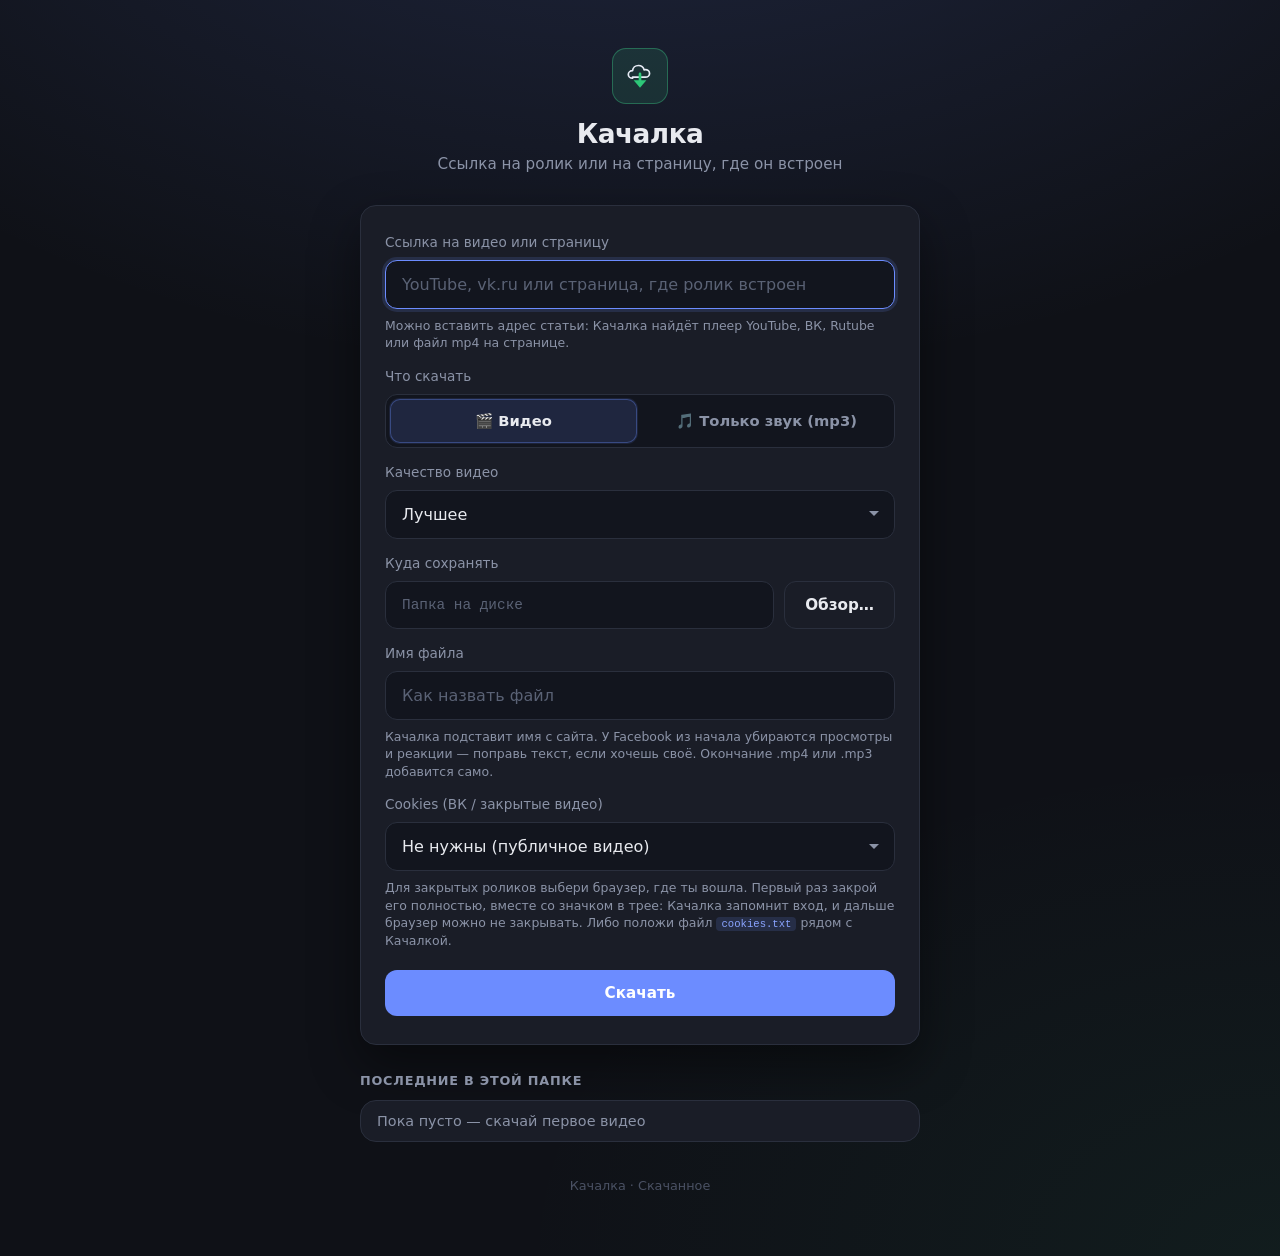
==== commit aa168cb3: "release: v1.3.5 — вебинары Pruffme и запомненный вход Страница записи Pruffme больше не отвечает «са" ====
--- a/static/index.html
+++ b/static/index.html
@@ -574,8 +574,9 @@
             <option value="brave">Войти через Brave</option>
           </select>
           <p class="field-hint" id="cookies-hint">
-            Для закрытых роликов ВК войди в аккаунт в Яндекс.Браузере и выбери его здесь.
-            Перед скачиванием закрой браузер полностью, вместе со значком в трее.
+            Для закрытых роликов выбери браузер, где ты вошла.
+            Первый раз закрой его полностью, вместе со значком в трее:
+            Качалка запомнит вход, и дальше браузер можно не закрывать.
             Либо положи файл <code>cookies.txt</code> рядом с Качалкой.
           </p>
         </div>
@@ -694,6 +695,30 @@
     function setFilenameHint(kind) {
       if (!filenameHint) return;
       filenameHint.textContent = FILENAME_HINTS[kind] || FILENAME_HINTS.idle;
+    }
+
+    function isUsefulPageTitle(title) {
+      const name = String(title || "").trim().toLowerCase();
+      if (name.length < 3) return false;
+      const generic = [
+        "видео",
+        "video",
+        "файл на странице",
+        "youtube",
+        "вк",
+        "rutube",
+        "vimeo",
+        "getcourse",
+        "pruffme",
+        "dzen",
+        "дзен",
+        "ok",
+        "twitch",
+        "tiktok",
+        "dailymotion",
+        "player",
+      ];
+      return generic.indexOf(name) < 0;
     }
 
     function applySuggestedName(name) {
@@ -766,6 +791,7 @@
     }
 
     let cookiesFileName = "";
+    let savedBrowsers = [];
 
     function updateCookiesHint() {
       if (!cookiesHint) return;
@@ -777,18 +803,23 @@
         return;
       }
       const v = currentCookiesBrowser();
-      if (v === "chrome" || v === "edge") {
+      if (!v) {
+        cookiesHint.innerHTML =
+          "Для закрытых роликов выбери браузер, где ты вошла. Первый раз закрой его полностью, вместе со значком в трее: Качалка запомнит вход, и дальше браузер можно не закрывать. Либо положи файл <code>cookies.txt</code> рядом с Качалкой.";
+        return;
+      }
+      if ((v === "chrome" || v === "edge") && savedBrowsers.indexOf(v) < 0) {
         cookiesHint.textContent =
           "Chrome и Edge не отдают cookies другим программам. Войди в ВК в Яндекс.Браузере и выбери его, либо положи cookies.txt рядом с Качалкой.";
         return;
       }
-      if (v === "yandex") {
+      if (savedBrowsers.indexOf(v) >= 0) {
         cookiesHint.textContent =
-          "Войди в ВК в Яндекс.Браузере. Перед скачиванием закрой его полностью, вместе со значком в трее.";
+          "Вход из этого браузера уже сохранён в Качалке. Его можно не закрывать. Чтобы обновить вход, закрой браузер один раз и скачай ролик.";
         return;
       }
-      cookiesHint.innerHTML =
-        "Для закрытых роликов ВК войди в аккаунт в браузере и выбери его здесь. Перед скачиванием закрой браузер полностью, вместе со значком в трее. Либо положи файл <code>cookies.txt</code> рядом с Качалкой.";
+      cookiesHint.textContent =
+        "Первый раз закрой этот браузер полностью, вместе со значком в трее. Качалка запомнит вход, и дальше его можно не закрывать.";
     }
 
     function setMode(mode) {
@@ -1039,6 +1070,7 @@
         return {
           url: videos[0].url,
           title,
+          kind: videos[0].kind || "",
           hint: "На странице нашёл встроенное видео «" + title + "».",
         };
       }
@@ -1078,6 +1110,24 @@
       try {
         const target = await resolveTarget(url);
         if (!target) return;
+        if (
+          !nameDirty &&
+          target.kind === "file" &&
+          isUsefulPageTitle(target.title) &&
+          filenameInput &&
+          !filenameInput.value.trim()
+        ) {
+          applySuggestedName(target.title);
+          lastPreviewUrl = target.url;
+          previewState = "ready";
+          filenameInput.disabled = false;
+          setWarn(
+            formWarn,
+            "Вот имя файла. Поправь его, если нужно, и снова нажми «Скачать»."
+          );
+          filenameInput.focus();
+          return;
+        }
         if (
           !nameDirty &&
           target.title &&
@@ -1286,9 +1336,11 @@
         const cfg = await res.json();
         defaultFolder = cfg.default_folder || "";
         cookiesFileName = cfg.cookies_file_name || "";
+        savedBrowsers = Array.isArray(cfg.saved_browsers) ? cfg.saved_browsers : [];
       } catch (_) {
         defaultFolder = "";
         cookiesFileName = "";
+        savedBrowsers = [];
       }
 
       let saved = "";
